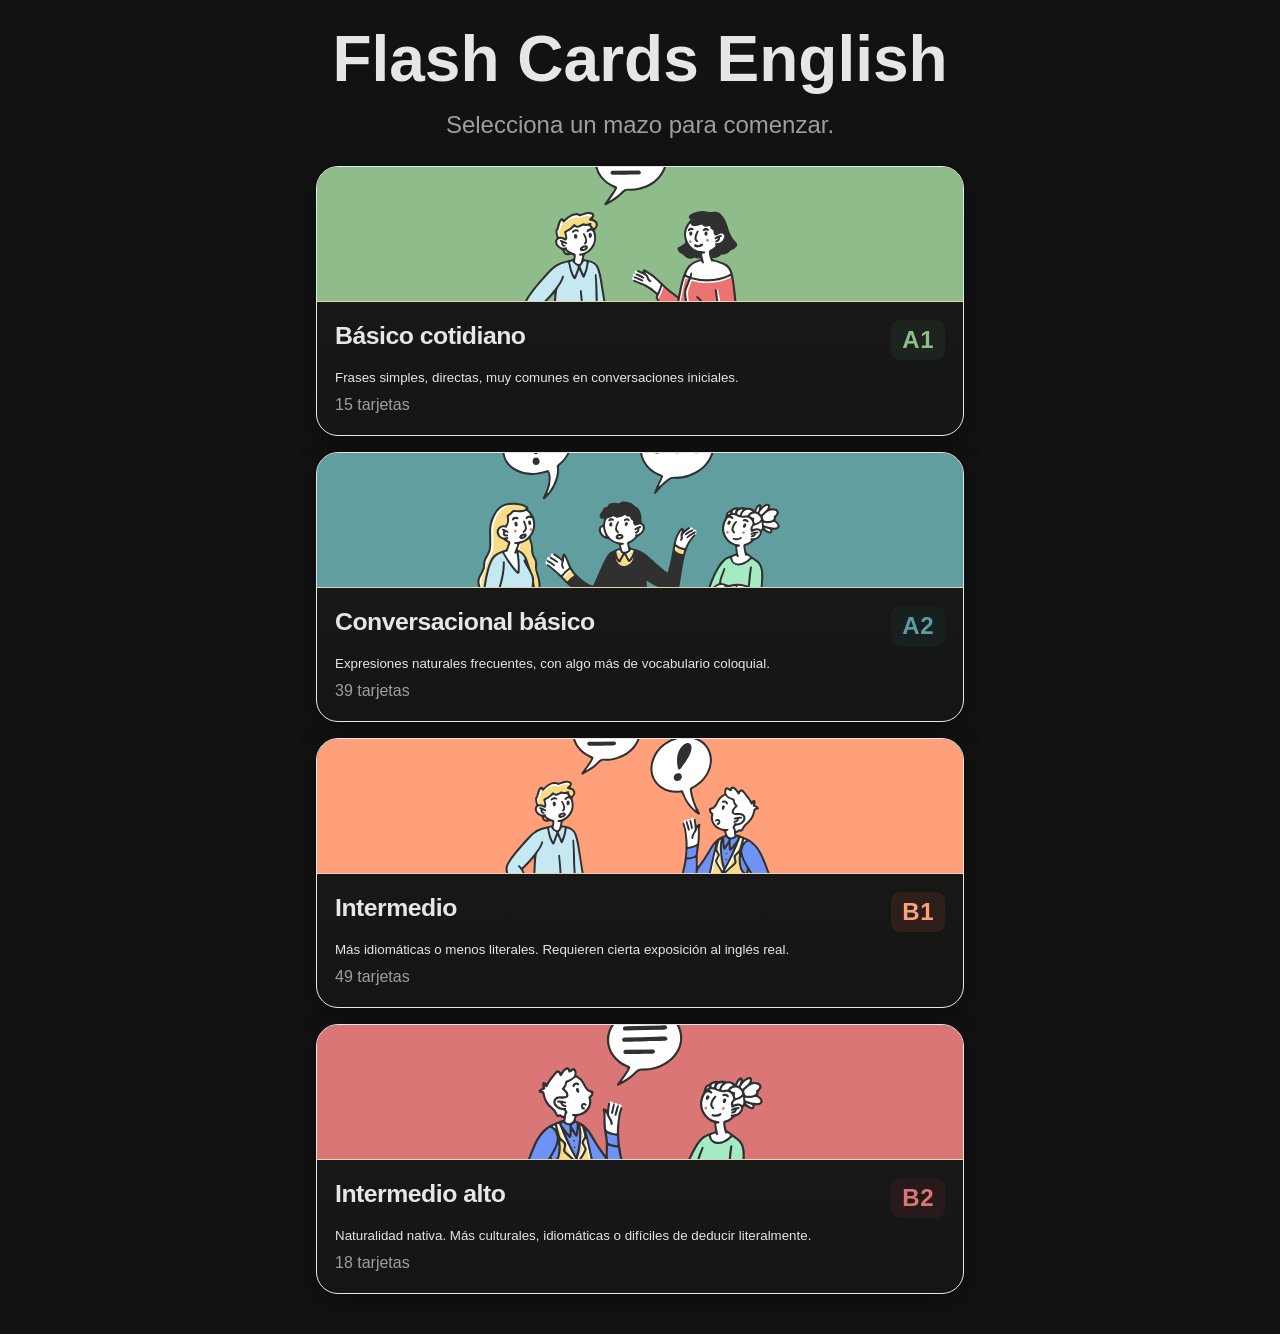
==== index.html @ 8874a141 "Add files via upload" ====
<!DOCTYPE html>
<html lang="es">
<head>
  <meta charset="UTF-8">
  <meta name="viewport" content="width=device-width, initial-scale=1.0">
  <title>Flash Cards English</title>
  <link rel="stylesheet" href="css/styles.css">
</head>

<body>
  <header class="topbar">
    <h1>Flash Cards English</h1>
  </header>

  <main class="container">
    <section class="intro">
      <p>
        Selecciona un mazo para comenzar.
      </p>
    </section>

    <section id="deck-list" class="deck-list">
      <!-- Deck A1 -->
      <a href="deck.html?deck=deck_001" class="deck-card">
          <img src="decks/deck_001/cover.svg"
              alt="deck-cover"
              class="deck-cover">
          <div class="deck-info">
              <div class="deck-header">
                  <h2>Básico cotidiano</h2>
                  <span class="level level-a1">
                      A1
                  </span>
              </div>
              <small>Frases simples, directas, muy comunes en conversaciones iniciales.</small>
              <p>15 tarjetas</p>
          </div>
      </a>

      <!-- Deck A2 -->
      <a href="deck.html?deck=deck_002" class="deck-card">
          <img src="decks/deck_002/cover.svg"
              alt="deck-cover"
              class="deck-cover">
          <div class="deck-info">
              <div class="deck-header">
                  <h2>Conversacional básico</h2>
                  <span class="level level-a2">
                      A2
                  </span>
              </div>
              <small>Expresiones naturales frecuentes, con algo más de vocabulario coloquial.</small>
              <p>39 tarjetas</p>
          </div>
      </a>

      <!-- Deck B1 -->
      <a href="deck.html?deck=deck_003" class="deck-card">
          <img src="decks/deck_003/cover.svg"
              alt="deck-cover"
              class="deck-cover">
          <div class="deck-info">
              <div class="deck-header">
                  <h2>Intermedio</h2>
                  <span class="level level-b1">
                      B1
                  </span>
              </div>
              <small>Más idiomáticas o menos literales. Requieren cierta exposición al inglés real.</small>
              <p>49 tarjetas</p>
          </div>
      </a>

      <!-- Deck B2 -->
      <a href="deck.html?deck=deck_004" class="deck-card">
          <img src="decks/deck_004/cover.svg"
              alt="deck-cover"
              class="deck-cover">
          <div class="deck-info">
              <div class="deck-header">
                  <h2>Intermedio alto</h2>
                  <span class="level level-b2">
                      B2
                  </span>
              </div>
              <small>Naturalidad nativa. Más culturales, idiomáticas o difíciles de deducir literalmente.</small>
              <p>18 tarjetas</p>
          </div>
      </a>
    </section>
  </main>

  <script src="js/app.js"></script>

</body>
</html>
---- css/styles.css ----
/* =========================
   RESET
========================= */

* {
    margin: 0;
    padding: 0;
    box-sizing: border-box;
}


/* =========================
   ROOT
========================= */

:root {

    --bg: #121212;

    --card: #1b1b1b;

    --text: #e6e6e6;

    --muted: #9e9e9e;

    --border: #2c2c2c;

    --accent: #4c8bf5;

    --radius: 18px;
}


/* =========================
   BODY
========================= */

body {

    background: var(--bg);

    color: var(--text);

    font-family: sans-serif;

    min-height: 100dvh;

    -webkit-font-smoothing: antialiased;

    text-rendering: optimizeLegibility;
}


/* =========================
   TOPBAR
========================= */

.topbar {

    padding: 22px 20px 10px;
}

.topbar h1 {

    font-size: 4em;/*2rem*/

    font-weight: 600;

    text-align: center;
}


/* =========================
   CONTAINER
========================= */

.container {

    width: 100%;

    max-width: 680px;

    margin: 0 auto;

    padding: 0 16px 40px;
}


/* =========================
   INTRO
========================= */

.intro {

    margin-bottom: 22px;
}

.intro p {

    color: var(--muted);

    line-height: 1.6;

    font-size: 1.5em;/*1rem*/

    text-align: center;
}


/* =========================
   DECK LIST
========================= */

.deck-list {

    display: flex;

    flex-direction: column;

    gap: 16px;
}


/* =========================
   DECK CARD
========================= */

.deck-card {

    background: linear-gradient(
        180deg,
        #1a1a1a 0%,
        #151515 100%
    );

    border-radius: 22px;

    overflow: hidden;

    border: 1px solid var(--text);/*1px solid var(--border)*/

    display: flex;

    flex-direction: column;

    transition:
        transform 0.18s ease,
        background 0.25s ease,
        border-color 0.25s ease;

    box-shadow:
        0 8px 24px rgba(0,0,0,.35);

    text-decoration: none;

    color: inherit;

}

.deck-card:hover {

    transform: translateY(-2px);

    border-color: var(--text);/*#3a3a3a*/

    background:
        linear-gradient(
            180deg,
            #202020 0%,
            #171717 100%
        );
}

.deck-card:active {

    transform: scale(.985);
}


/* =========================
   COVER
========================= */

.deck-cover {

    width: 100%;

    height: 135px;

    object-fit: cover;

    display: block;

    border-bottom:
        1px solid rgba(255,255,255,.05);

    background: #e7d1aa;

    transition:
        transform .35s ease;

}

.deck-card:hover .deck-cover {

    transform: scale(1.02);
}

/* =========================
   INFO
========================= */

.deck-info {

    padding: 18px;

    display: flex;

    flex-direction: column;

    gap: 10px;
}

.deck-info p {

    color: var(--muted);

    font-size: 1em;/*.96rem*/

    line-height: 1.5;

    margin-top: -2px;
}

/* =========================
   HEADER
========================= */

.deck-header {

    display: flex;

    justify-content: space-between;

    align-items: flex-start;

    gap: 12px;
}

.deck-header h2 {

    color: var(--text);

    font-size: 1.55em;/*1.55rem*/

    line-height: 1.1;

    font-weight: 700;

    letter-spacing: -0.02em;

    margin-top: 2px;
}

/* =========================
   LEVELS
========================= */

.level {

    padding: 6px 11px;

    border-radius: 9px;/*999px*/

    font-size: 1.5em;/*78rem*/

    font-weight: 700;

    letter-spacing: .02em;

    flex-shrink: 0;
}

.level-a1 {

    background: #1D231D; /*rgba(92,184,92,.14)*/

    color: #8fbc8bff;/*#90f5a0*/
}

.level-a2 {

    background: #171F1F; /*rgba(76,139,245,.14)*/

    color: #5f9ea0fd;/*#9bbcff*/
}

.level-b1 {

    background: #2D201A;/*rgba(255,193,7,.14)*/

    color: #FFA07A;/*#ffe083*/
}

.level-b2 {

    background: #281A1A;

    color: #DB7676;
}


/* =========================
   BUTTON
========================= */

.open-btn {

    width: 100%;

    height: 44px;

    border: none;

    border-radius: 14px;

    background:
        linear-gradient(
            180deg,
            #5a92ff 0%,
            #4b82f1 100%
        );

    color: white;

    font-size: .96rem;

    font-weight: 600;

    cursor: pointer;

    transition:
        transform .15s ease,
        opacity .2s ease;
}

.open-btn:hover {

    opacity: .94;
    filter: brightness(1.06);
}

.open-btn:active {

    transform: scale(.98);
}


/* =========================
   MOBILE
========================= */

@media (max-width: 520px) {

    .topbar h1 {

        font-size: 3em;/*2.1rem*/
    }

    .deck-cover {

        height: 145px;
    }

    .deck-header h2 {

        font-size: 2em;/*1.2rem*/
    }

    .deck-info {

        padding: 16px;
    }
}


/* =========================
   STUDY SCREEN
========================= */

.study-screen {

    min-height: 100dvh;

    display: flex;

    flex-direction: column;

    justify-content: center;

    align-items: center;

    gap: 28px;

    padding: 20px;

}


/* =========================
   FLASHCARD
========================= */

.flashcard {

    width: 100%;

    max-width: 420px;

    min-height: 240px;

    background: var(--card);

    border: 1px solid var(--text);

    border-radius: var(--radius);

    padding: 32px;

    display: flex;

    align-items: center;

    justify-content: center;

    text-align: center;

    cursor: pointer;

    transition:
        transform 0.15s ease,
        background 0.2s ease,
        border-color 0.2s ease;
}


.flashcard:active {

    transform: scale(0.985);
}


/* Nivel del mazo: fondos oscuros, bajo brillo (data-level desde deck.js) */

.flashcard[data-level="a1"] {

    background:#8fbc8bff
        /*
        linear-gradient(
            180deg,
            #1a221e 0%,
            #141a17 100%
        );

    border-color: rgba(99, 193, 116, 0.22);
    */

}

.flashcard[data-level="a2"] {

    background:#5f9ea0fd
        /*
        linear-gradient(
            180deg,
            #1a1f28 0%,
            #141820 100%
        );

    border-color: rgba(90, 169, 255, 0.22);
    */
}

.flashcard[data-level="b1"] {

    background:#FFA07A
        /*
        linear-gradient(
            180deg,
            #221f18 0%,
            #1a1812 100%
        );

    border-color: rgba(255, 193, 7, 0.2);
    */
}

.flashcard[data-level="b2"] {

    background: #DB7676
        /*
        linear-gradient(
            180deg,
            #201a22 0%,
            #18141c 100%
        );

    border-color: rgba(217, 140, 255, 0.22);
    */
}

.flashcard[data-level="c1"] {

    background: #1a1614
        /*
        linear-gradient(
            180deg,
            #221c1a 0%,
            #1a1614 100%
        );

    border-color: rgba(232, 120, 100, 0.2);
    */
}

.flashcard[data-level="c2"] {

    background: #13191c
        /*
        linear-gradient(
            180deg,
            #181f22 0%,
            #13191c 100%
        );

    border-color: rgba(78, 205, 196, 0.2);
    */
}


/* =========================
   CARD CONTENT
========================= */

.card-content {

    display: flex;

    flex-direction: column;

    gap: 20px;

    justify-content: flex-start;

    padding-top: 50px;
}


/* =========================
   TEXT
========================= */

.card-text {

    font-size: 2.5em;/*3rem*/

    line-height: 1;/*1.4*/

    color: var(--bg);

    /*font-family: "sans-serif";*/
    font-weight: 600;
    letter-spacing: -0.02em;

}


/* =========================
   HINT
========================= */

.card-hint {

    font-size: 1em;/*0.95rem*/

    /*color: var(--muted);*/
    color: var(--bg);

    /*opacity: 0.5;*/

}


/* =========================
   AUDIO BUTTON
========================= */

.audio-btn {

    width: 98px;/*68px*/

    height: 98px;/*68px*/

    border: none;

    border-radius: 50%;

    /*background: var(--accent);*/

    background: var(--muted);

    /*border-color: 1px solid var(--muted);*/

    color: var(--bg);

    /*font-size: 1.4rem;*/

    cursor: pointer;

    transition:
        transform 0.15s ease,
        opacity 0.2s ease;

    /*box-shadow:
        0 0 20px rgba(76,139,245,0.15);*/

    display: flex;
    align-items: center;
    justify-content: center;

}


.audio-btn:active {

    transform: scale(0.94);/*scablockle(0.94)*/
}


.audio-btn:hover {

    opacity: 0.92;
}

/*icono-speaker*/
.icon-speaker {

    width: 46px;
    height: 46px;
    display: block;
    flex-shrink: 0;

}

/* =========================
   NAVIGATION
========================= */

.navigation {

    display: flex;

    gap: 2px;/*60px*/
}


/* =========================
   NAV BUTTON
========================= */

.nav-btn {

    width: 88px;/*58px*/

    height: 88px;/*58px*/

    /*border: none;*/

    border: 1px solid var(--muted);


    border-radius: 50%;

    background: #222;

    color: var(--muted);

    cursor: pointer;

    display: flex;

    align-items: center;

    justify-content: center;

    transition:
        transform 0.15s ease,
        background 0.2s ease;
}


.icon-arrow {

    display: block;

    width: 64px;

    height: 64px;

    flex-shrink: 0;
}


.icon-arrow--mirror {

    transform: scaleX(-1);
}


.nav-btn:active {

    transform: scale(0.94);
}


.nav-btn:hover {

    background: #2b2b2b;
}

.deck-topbar {

    width: 100%;

    max-width: 420px;

    display: flex;

    justify-content: center;

    align-items: center;

    margin-left: auto;

    margin-right: auto;

    margin-bottom: 2px;

    padding-top: 20px;

    gap: 8px;

}

.deck-topbar-slot {

    text-align: center;

    width: 88px;/*140px*/

    height: 44px;/*50px*/

    border: none;

    border-radius: 10%;

    background: #222;

    padding: 2px;
}

#backBtn {

    color: var(--muted);

    cursor: pointer;

    display: flex;

    align-items: center;

    justify-content: center;

    transition:
        transform 0.15s ease,
        opacity 0.2s ease;

    /*opacity: 0.4;*/

    border: 1px solid var(--muted);

    border-radius: 9px;/*var(--radius)*/
}


#backBtn .icon-arrow {

    width: 46px;

    height: 46px;
}

#backBtn:active {

    transform: scale(0.9);
}


/*=========
CONTADOR
======== */

.contador {

    text-align: center;

    width: 70px;/*140px*/

    height: 70px;/*50px*/

    padding: 2px;
}

#progress {

    color: var(--muted);

    font-size: 1.2em;/*0.95rem*/

    /*opacity: 0.4;*/

    padding-top: 36px;/*12px*/

    /*border: 1px solid var(--muted);*/

    /*border-radius: 8px;var(--radius)*/

    /*margin-top: 20px;*/
}

/* ==================================
Quitar highlight táctil en móviles
=================================== */
* {
    -webkit-tap-highlight-color: transparent;
}

button {
    outline: none;
}

button:focus {
    outline: none;
}

* {
    -webkit-user-select: none;
    user-select: none;
}

/* ===================
Salto de linea en json
==================== */
.card-back {
  white-space: pre-line;
}
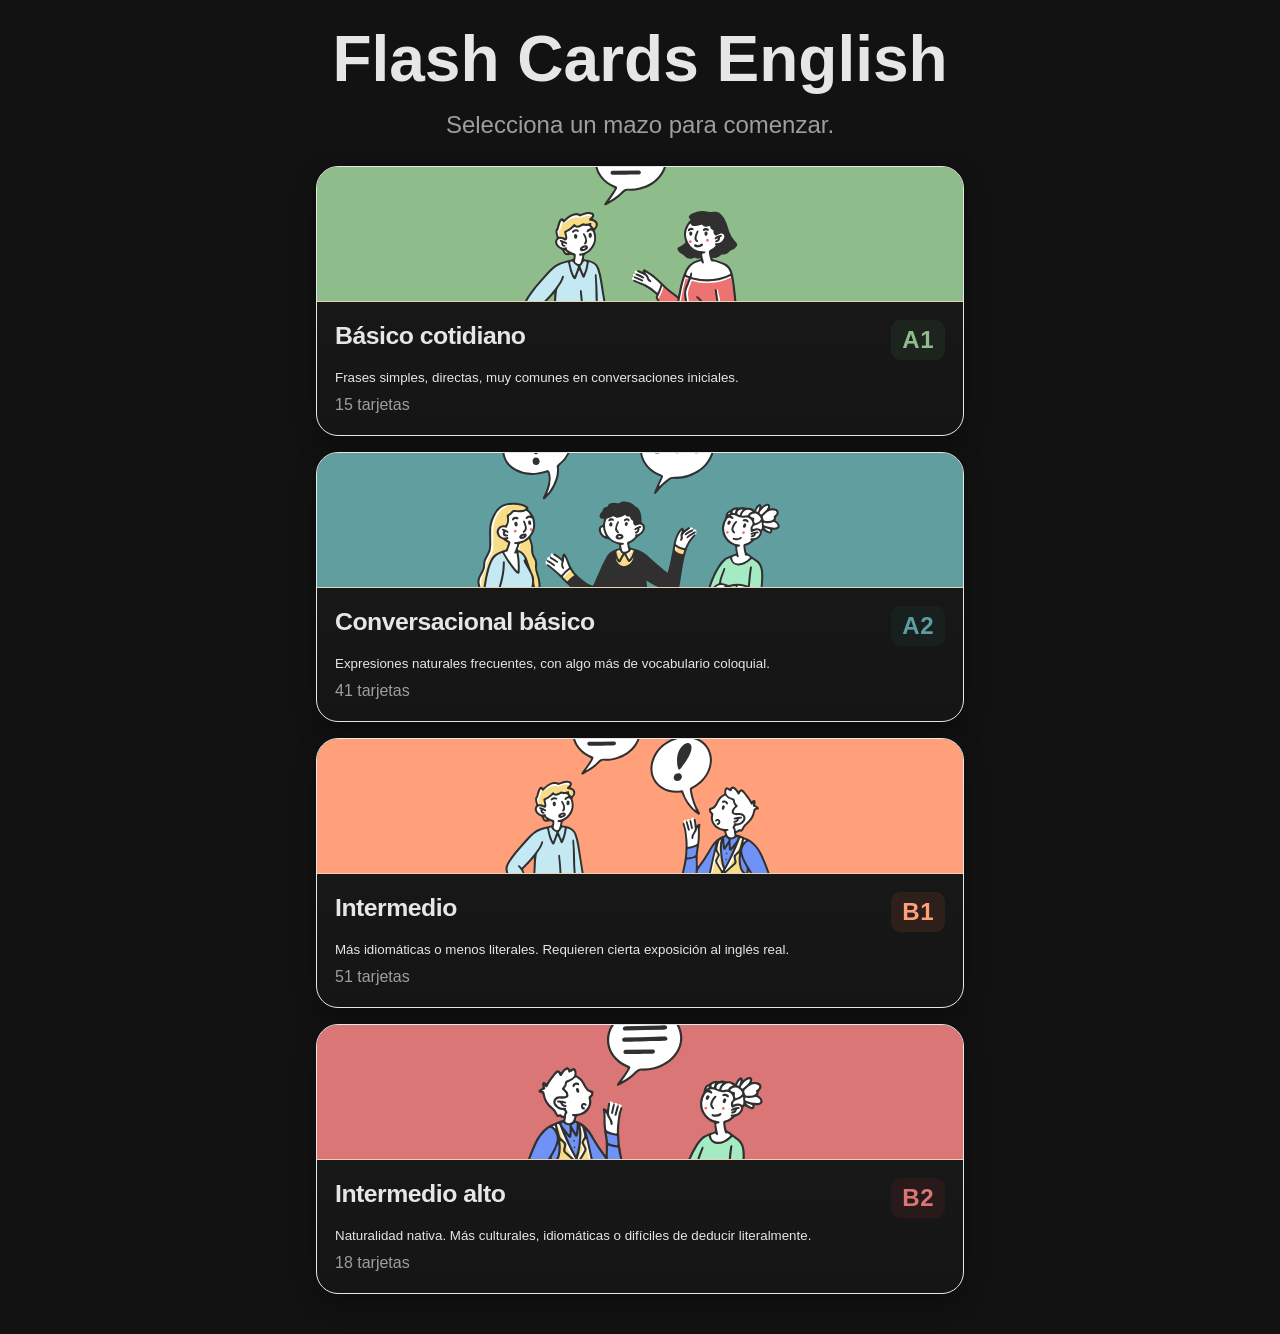
==== commit da0f5e5e: "Add files via upload" ====
--- a/index.html
+++ b/index.html
@@ -5,6 +5,16 @@
   <meta name="viewport" content="width=device-width, initial-scale=1.0">
   <title>Flash Cards English</title>
   <link rel="stylesheet" href="css/styles.css">
+
+  <!--favicon-->
+  <!--
+  <link rel="icon" type="image/png" href="/favicon-96x96.png" sizes="96x96" />
+  <link rel="icon" type="image/svg+xml" href="/favicon.svg" />
+  <link rel="shortcut icon" href="/favicon.ico" />
+  <link rel="apple-touch-icon" sizes="180x180" href="/apple-touch-icon.png" />
+  <meta name="apple-mobile-web-app-title" content="MyWebSite" />
+  <link rel="manifest" href="/site.webmanifest" />
+  -->
 </head>
 
 <body>
@@ -50,7 +60,7 @@
                   </span>
               </div>
               <small>Expresiones naturales frecuentes, con algo más de vocabulario coloquial.</small>
-              <p>39 tarjetas</p>
+              <p>41 tarjetas</p>
           </div>
       </a>
 
@@ -67,7 +77,7 @@
                   </span>
               </div>
               <small>Más idiomáticas o menos literales. Requieren cierta exposición al inglés real.</small>
-              <p>49 tarjetas</p>
+              <p>51 tarjetas</p>
           </div>
       </a>
 
--- a/css/styles.css
+++ b/css/styles.css
@@ -145,7 +145,7 @@
 
     transition:
         transform 0.18s ease,
-        background 0.25s ease,
+        background-color 0.25s ease,/*background*/
         border-color 0.25s ease;
 
     box-shadow:
@@ -400,7 +400,7 @@
 
     align-items: center;
 
-    gap: 28px;
+    gap: 20px;/*28px*/
 
     padding: 20px;
 
@@ -438,15 +438,41 @@
     cursor: pointer;
 
     transition:
-        transform 0.15s ease,
-        background 0.2s ease,
-        border-color 0.2s ease;
+      transform 0.15s ease,
+      background-color 0.2s ease,/*background*/
+      opacity 0.15s ease,
+      border-color 0.2s ease;
 }
 
 
 .flashcard:active {
 
-    transform: scale(0.985);
+  transform: scale(0.985);
+}
+
+/* ==================================
+   Animar tarjeta al clickear flechas
+=================================== */
+/* NEXT */
+.card-next-out {
+    opacity: 0;
+    transform: translateX(-15px);
+}
+
+.card-next-in {
+    opacity: 0;
+    transform: translateX(15px);
+}
+
+/* PREV */
+.card-prev-out {
+    opacity: 0;
+    transform: translateX(15px);
+}
+
+.card-prev-in {
+    opacity: 0;
+    transform: translateX(-15px);
 }
 
 
@@ -572,6 +598,9 @@
     font-weight: 600;
     letter-spacing: -0.02em;
 
+    /*salto de linea en el json*/
+    white-space: pre-line;
+
 }
 
 
@@ -639,7 +668,7 @@
 
 .audio-btn:hover {
 
-    opacity: 0.92;
+    opacity: 0.82;/*0.92*/
 }
 
 /*icono-speaker*/
@@ -695,7 +724,7 @@
 
     transition:
         transform 0.15s ease,
-        background 0.2s ease;
+        background-color 0.2s ease;/*background*/
 }
 
 
@@ -758,7 +787,7 @@
 
     width: 88px;/*140px*/
 
-    height: 44px;/*50px*/
+    height: 50px;/*50px*/
 
     border: none;
 
@@ -792,31 +821,37 @@
     border-radius: 9px;/*var(--radius)*/
 }
 
-
+/*
 #backBtn .icon-arrow {
 
     width: 46px;
 
     height: 46px;
 }
+*/
 
 #backBtn:active {
 
     transform: scale(0.9);
 }
 
+#backBtn:hover {
+
+    opacity: 0.82;
+}
+
 
 /*=========
-CONTADOR
+  CONTADOR
 ======== */
 
 .contador {
 
     text-align: center;
 
-    width: 70px;/*140px*/
-
-    height: 70px;/*50px*/
+    width: 78px;/*140px*/
+
+    height: 88px;/*50px*/
 
     padding: 2px;
 }
@@ -825,21 +860,21 @@
 
     color: var(--muted);
 
-    font-size: 1.2em;/*0.95rem*/
+    font-size: 0.8em;/*0.95rem*/
 
     /*opacity: 0.4;*/
 
-    padding-top: 36px;/*12px*/
+    padding-top: 20px;/*12-36px*/
 
     /*border: 1px solid var(--muted);*/
 
     /*border-radius: 8px;var(--radius)*/
 
-    /*margin-top: 20px;*/
+    /*margin-top: 22px;*/
 }
 
 /* ==================================
-Quitar highlight táctil en móviles
+   Quitar highlight táctil en móviles
 =================================== */
 * {
     -webkit-tap-highlight-color: transparent;
@@ -858,9 +893,232 @@
     user-select: none;
 }
 
-/* ===================
-Salto de linea en json
-==================== */
+/* ======================
+   Salto de linea en json
+=======================
 .card-back {
   white-space: pre-line;
 }
+*/
+
+/* ================================
+   Botones para clasificar tarjetas
+================================= */
+.review-buttons {
+  display: flex;
+  gap: 12px;
+  justify-content: center;
+  /*margin-top: 20px;*/
+}
+
+.review-buttons button {
+  border: 1px solid var(--muted);/*none*/
+  padding: 12px 18px;
+  border-radius: 9px;/*12px*/
+  cursor: pointer;
+  color: var(--muted);
+  transition:
+    transform 0.15s ease,
+    opacity 0.2s ease;
+}
+
+.good {
+  background: #222;/*#28c76f*/
+
+}
+
+.bad {
+  background: #222;/*#ea5455*/
+}
+
+/*
+.review-buttons:hover {
+  transform: scale(1.08);
+}
+*/
+
+.good:active {
+  transform: scale(0.94);
+  background: green;/*#28c76f*/
+  color: white;/*#222*/
+  border: 1px solid white;
+}
+
+/*despues de pulsar*/
+.button-good-active {
+    background-color: green;
+    color: white;
+    border: 1px solid white;
+}
+
+.bad:active {
+  transform: scale(0.94);
+  background: red;/*#ea5455*/
+  color: white;/*#222*/
+  border: 1px solid white;
+}
+
+/*despues de pulsar*/
+.button-bad-active {
+    background-color: red;
+    color: white;
+    border: 1px solid white;
+}
+
+.good:hover {
+  opacity: 0.82;
+}
+
+.bad:hover {
+  opacity: 0.82;
+}
+
+/*POP-UP RESULTADOS*/
+.popup {
+
+  position: fixed;
+
+  top: 0;
+  left: 0;
+
+  width: 100%;
+  height: 100%;
+
+  background: rgba(0, 0, 0, 0.7);
+
+  display: flex;
+
+  justify-content: center;
+  align-items: center;
+
+  z-index: 999;
+}
+
+
+.hidden {
+  display: none;
+}
+
+
+.popup-content {
+
+  background: #1e1e1e;
+
+  padding: 30px;
+
+  border-radius: 12px;/*12px*/
+
+  text-align: center;
+
+  min-width: 150px;/*300px*/
+}
+
+.results {
+
+  margin-top: 20px;
+  margin-bottom: 20px;
+}
+
+.good-result {
+
+  color: #4caf50;
+
+  font-size: 2.5em;/*24px*/
+
+  font-weight: bold;
+}
+
+.bad-result {
+
+  color: #f44336;
+
+  font-size: 2.5em;/*24px*/
+
+  font-weight: bold;
+}
+
+/*boton REINICIAR MAZO en POP-UP*/
+#restart-btn {
+
+  margin-top: 30px;/*15px*/
+
+  padding: 10px 20px;
+
+  border: none;
+
+  border-radius: 6px;/*8px*/
+
+  cursor: pointer;
+
+  font-size: 1em;/*16px*/
+
+  display: flex;
+
+  align-items: center;
+
+  gap: 8px;
+
+  transition:
+    transform 0.15s ease,
+    opacity 0.2s ease;
+
+}
+
+#restart-btn:active {
+
+    transform: scale(0.9);
+
+}
+
+#restart-btn:hover {
+
+    opacity: 0.82;
+}
+
+/*boton "BACK TO DECKS" en POP-UP*/
+#back-decks-btn {
+
+  margin-top: 30px;/*15px*/
+
+  padding: 10px 20px;
+
+  border: none;
+
+  border-radius: 6px;/*8px*/
+
+  cursor: pointer;
+
+  font-size: 1em;/*16px*/
+
+  align-items: center;
+
+  display: flex;
+
+  gap: 8px;
+
+  transition:
+    transform 0.15s ease,
+    opacity 0.2s ease;
+
+}
+
+#back-decks-btn:active {
+
+    transform: scale(0.9);
+
+}
+
+#back-decks-btn:hover {
+
+    opacity: 0.82;
+}
+
+/*BOTONES "BACK" y "RESTART" uno debajo del otro*/
+.popup-content button {
+
+  display: block;
+
+  width: 100%;
+
+  margin-top: 10px;
+}
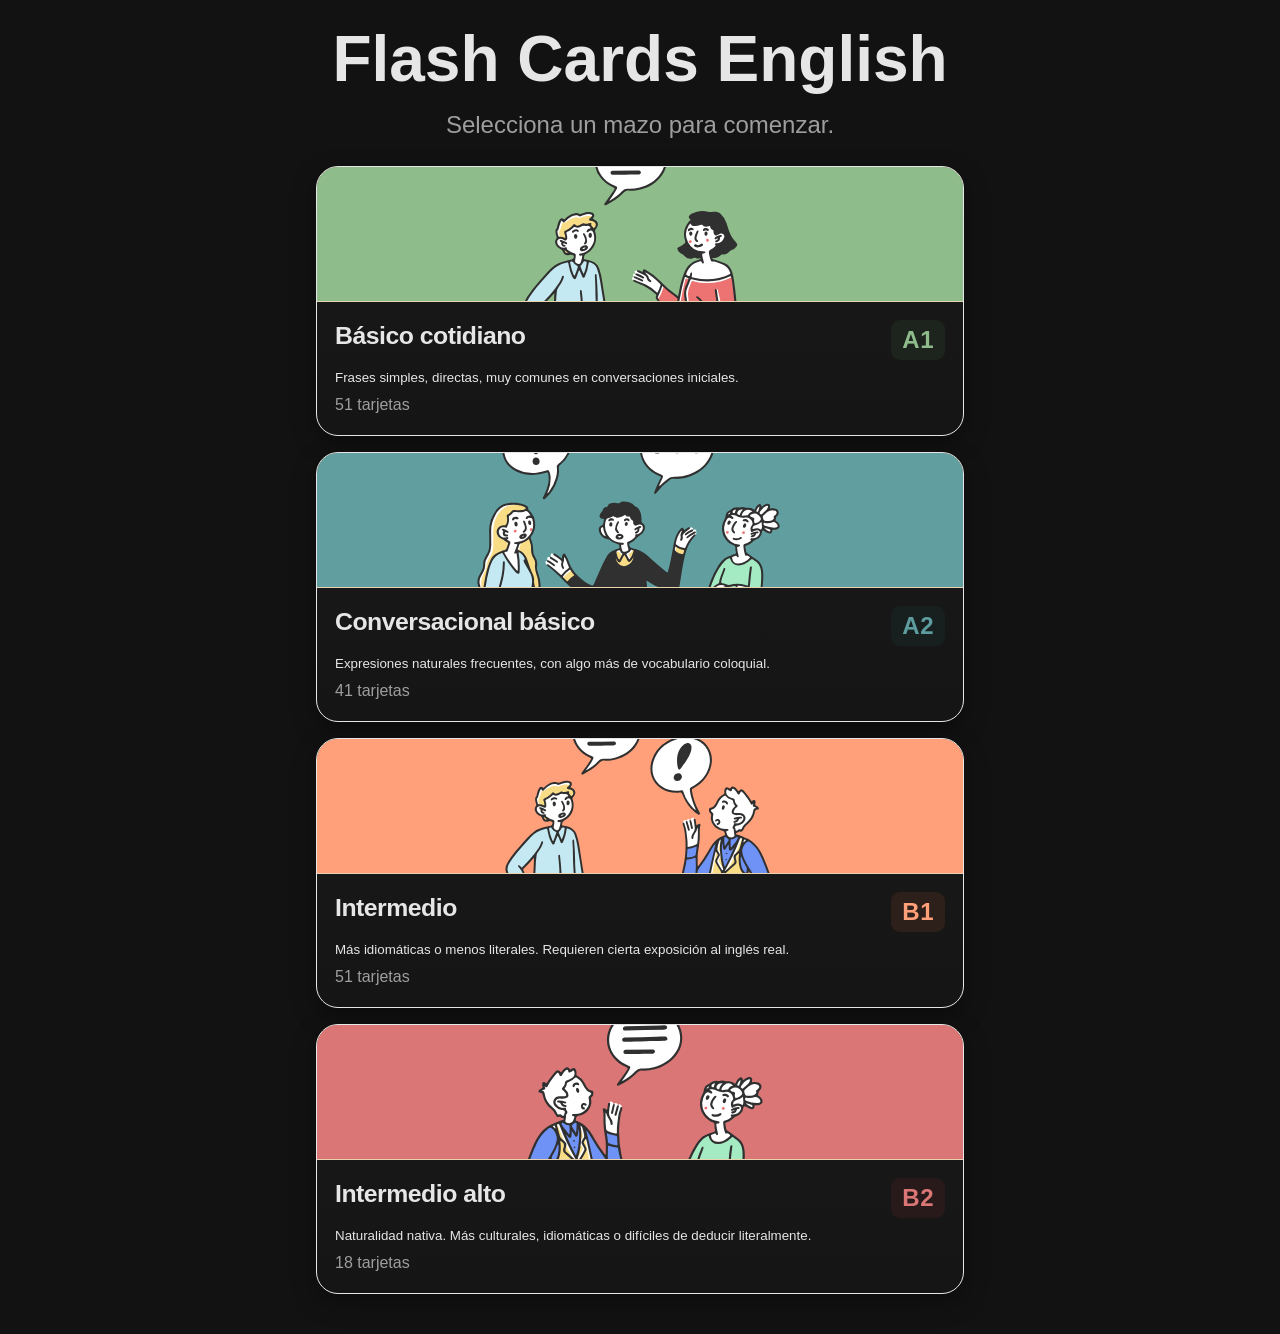
==== commit be3b9e90: "Add files via upload" ====
--- a/index.html
+++ b/index.html
@@ -43,7 +43,7 @@
                   </span>
               </div>
               <small>Frases simples, directas, muy comunes en conversaciones iniciales.</small>
-              <p>15 tarjetas</p>
+              <p>51 tarjetas</p>
           </div>
       </a>
 
--- a/css/styles.css
+++ b/css/styles.css
@@ -916,7 +916,7 @@
   padding: 12px 18px;
   border-radius: 9px;/*12px*/
   cursor: pointer;
-  color: var(--muted);
+  /*color: var(--muted);*/
   transition:
     transform 0.15s ease,
     opacity 0.2s ease;
@@ -924,11 +924,12 @@
 
 .good {
   background: #222;/*#28c76f*/
-
+  color: var(--muted);
 }
 
 .bad {
   background: #222;/*#ea5455*/
+  color: var(--muted);
 }
 
 /*
@@ -1058,6 +1059,8 @@
 
   gap: 8px;
 
+  color: #1e1e1e;
+
   transition:
     transform 0.15s ease,
     opacity 0.2s ease;
@@ -1096,6 +1099,8 @@
 
   gap: 8px;
 
+  color: #1e1e1e;
+
   transition:
     transform 0.15s ease,
     opacity 0.2s ease;
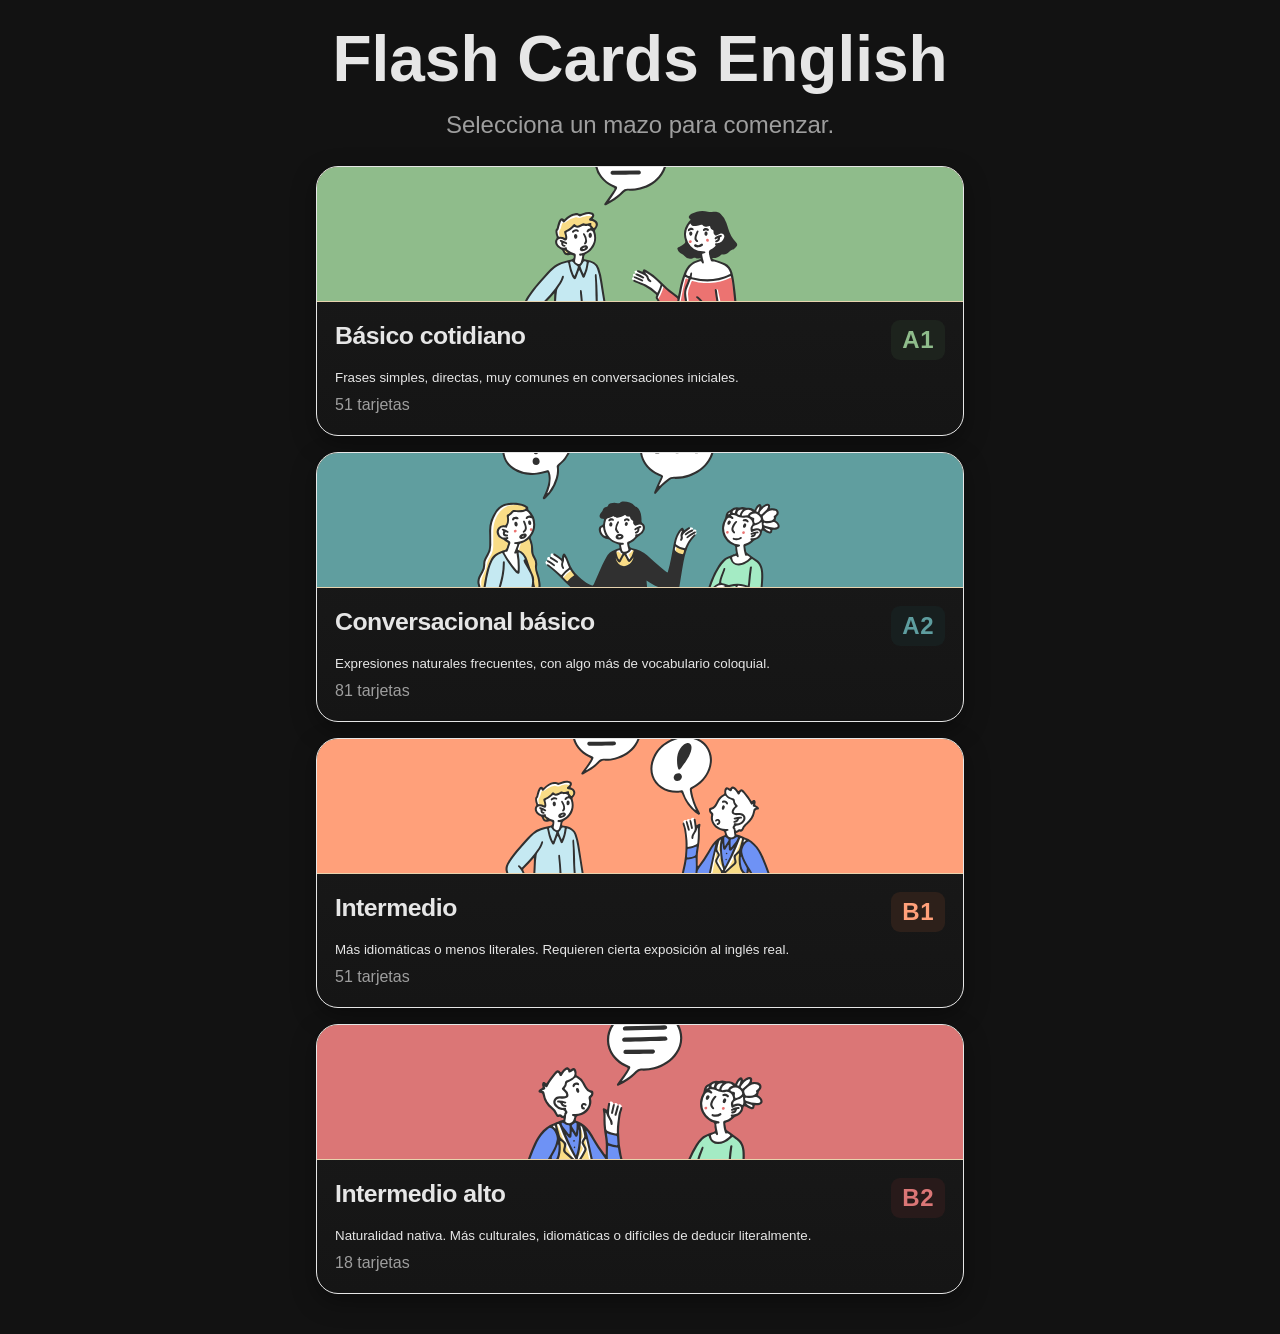
==== commit 40940f8c: "Add files via upload" ====
--- a/index.html
+++ b/index.html
@@ -60,7 +60,7 @@
                   </span>
               </div>
               <small>Expresiones naturales frecuentes, con algo más de vocabulario coloquial.</small>
-              <p>41 tarjetas</p>
+              <p>81 tarjetas</p>
           </div>
       </a>
 
--- a/css/styles.css
+++ b/css/styles.css
@@ -689,7 +689,7 @@
 
     display: flex;
 
-    gap: 2px;/*60px*/
+    gap: 4px;/*60px*/
 }
 
 
@@ -860,11 +860,13 @@
 
     color: var(--muted);
 
-    font-size: 0.8em;/*0.95rem*/
+    font-size: 0.9em;/*0.95rem | 0.8em*/
+
+    line-height: 1.3;
 
     /*opacity: 0.4;*/
 
-    padding-top: 20px;/*12-36px*/
+    padding-top: 28px;/*12-36px*/
 
     /*border: 1px solid var(--muted);*/
 
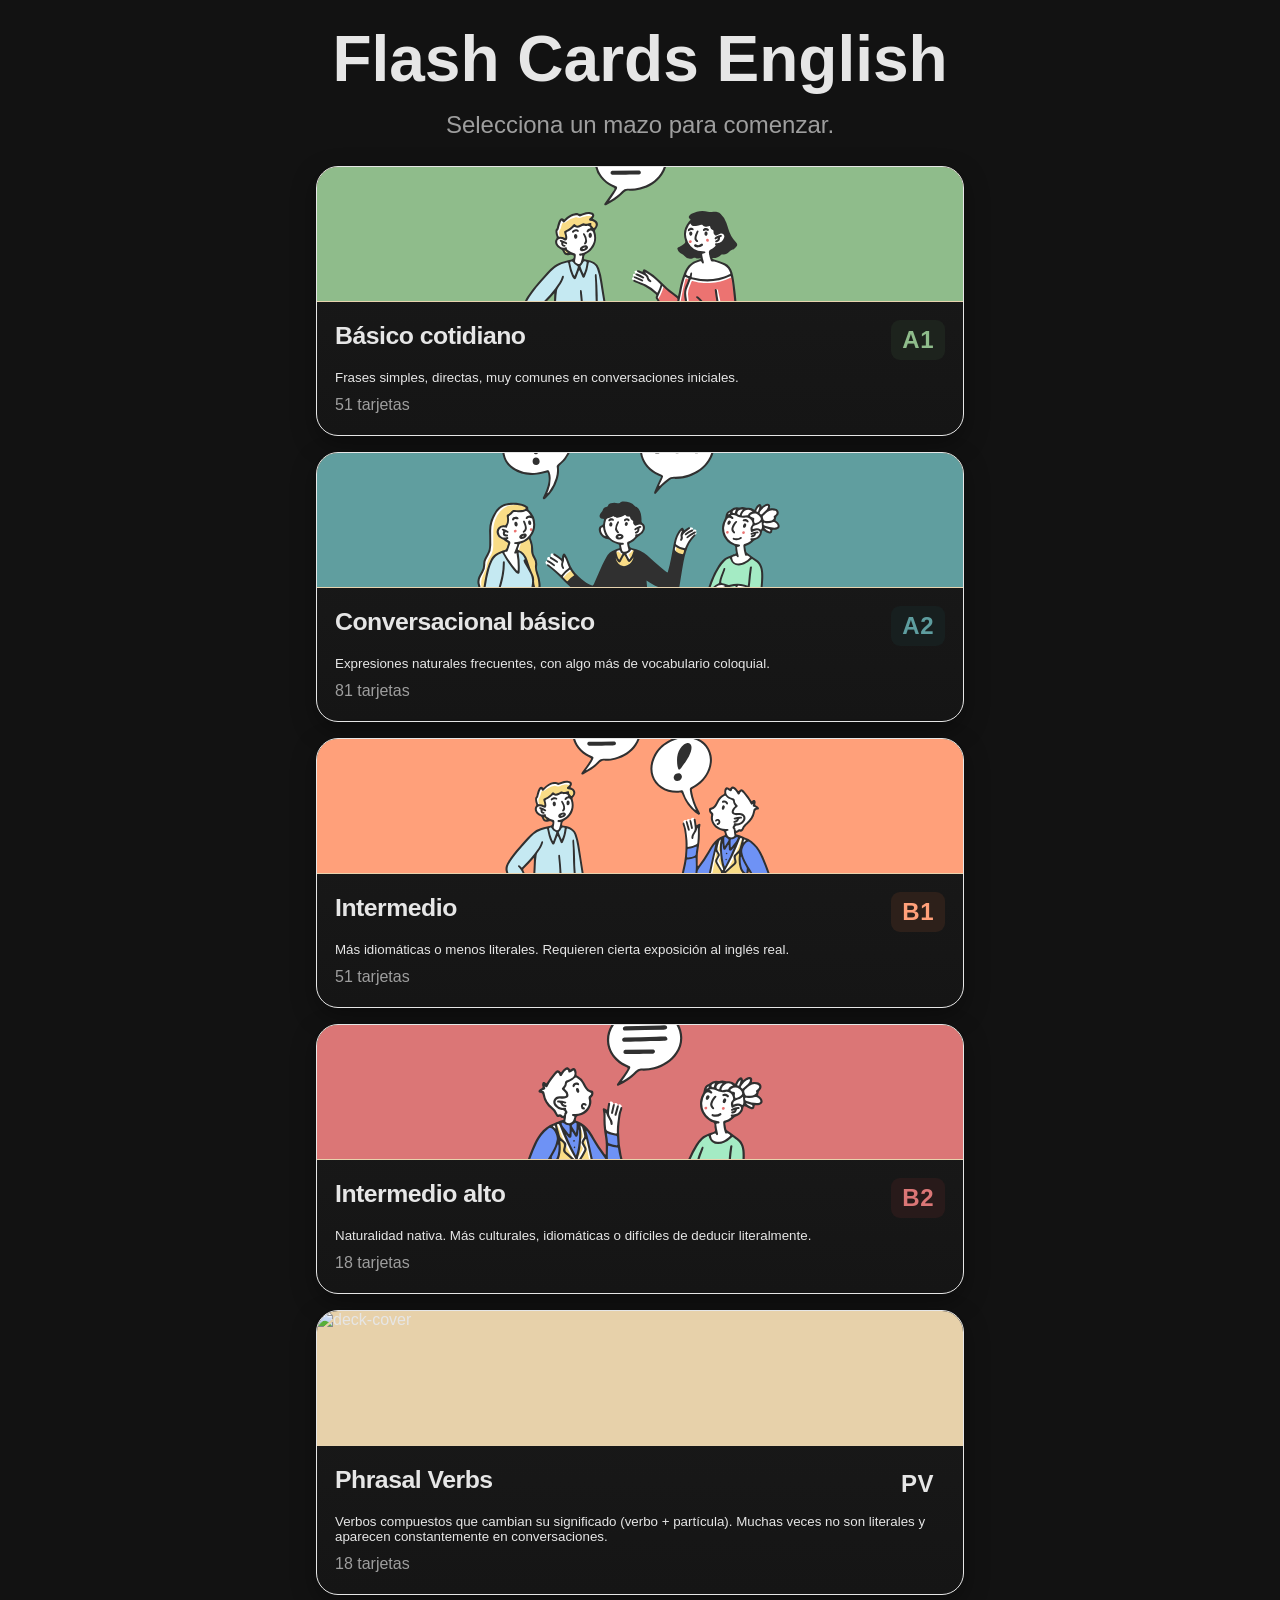
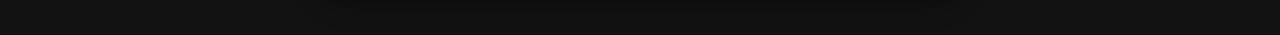
==== commit 40b16c32: "Add files via upload" ====
--- a/index.html
+++ b/index.html
@@ -31,8 +31,8 @@
 
     <section id="deck-list" class="deck-list">
       <!-- Deck A1 -->
-      <a href="deck.html?deck=deck_001" class="deck-card">
-          <img src="decks/deck_001/cover.svg"
+      <a href="deck.html?deck=deck_001_A1" class="deck-card">
+          <img src="decks/deck_001_A1/cover.svg"
               alt="deck-cover"
               class="deck-cover">
           <div class="deck-info">
@@ -48,8 +48,8 @@
       </a>
 
       <!-- Deck A2 -->
-      <a href="deck.html?deck=deck_002" class="deck-card">
-          <img src="decks/deck_002/cover.svg"
+      <a href="deck.html?deck=deck_002_A2" class="deck-card">
+          <img src="decks/deck_002_A2/cover.svg"
               alt="deck-cover"
               class="deck-cover">
           <div class="deck-info">
@@ -65,8 +65,8 @@
       </a>
 
       <!-- Deck B1 -->
-      <a href="deck.html?deck=deck_003" class="deck-card">
-          <img src="decks/deck_003/cover.svg"
+      <a href="deck.html?deck=deck_003_B1" class="deck-card">
+          <img src="decks/deck_003_B1/cover.svg"
               alt="deck-cover"
               class="deck-cover">
           <div class="deck-info">
@@ -82,8 +82,8 @@
       </a>
 
       <!-- Deck B2 -->
-      <a href="deck.html?deck=deck_004" class="deck-card">
-          <img src="decks/deck_004/cover.svg"
+      <a href="deck.html?deck=deck_004_B2" class="deck-card">
+          <img src="decks/deck_004_B2/cover.svg"
               alt="deck-cover"
               class="deck-cover">
           <div class="deck-info">
@@ -97,6 +97,23 @@
               <p>18 tarjetas</p>
           </div>
       </a>
+
+      <!--Phrasal Verbs-->
+      <a href="deck.html?deck=deck_005_PV" class="deck-card">
+          <img src="decks/deck_005_PV/cover.svg"
+              alt="deck-cover"
+              class="deck-cover">
+          <div class="deck-info">
+              <div class="deck-header">
+                  <h2>Phrasal Verbs</h2>
+                  <span class="level level-pv">
+                      PV
+                  </span>
+              </div>
+              <small>Verbos compuestos que cambian su significado (verbo + partícula). Muchas veces no son literales y aparecen constantemente en conversaciones.</small>
+              <p>18 tarjetas</p>
+          </div>
+      </a>
     </section>
   </main>
 
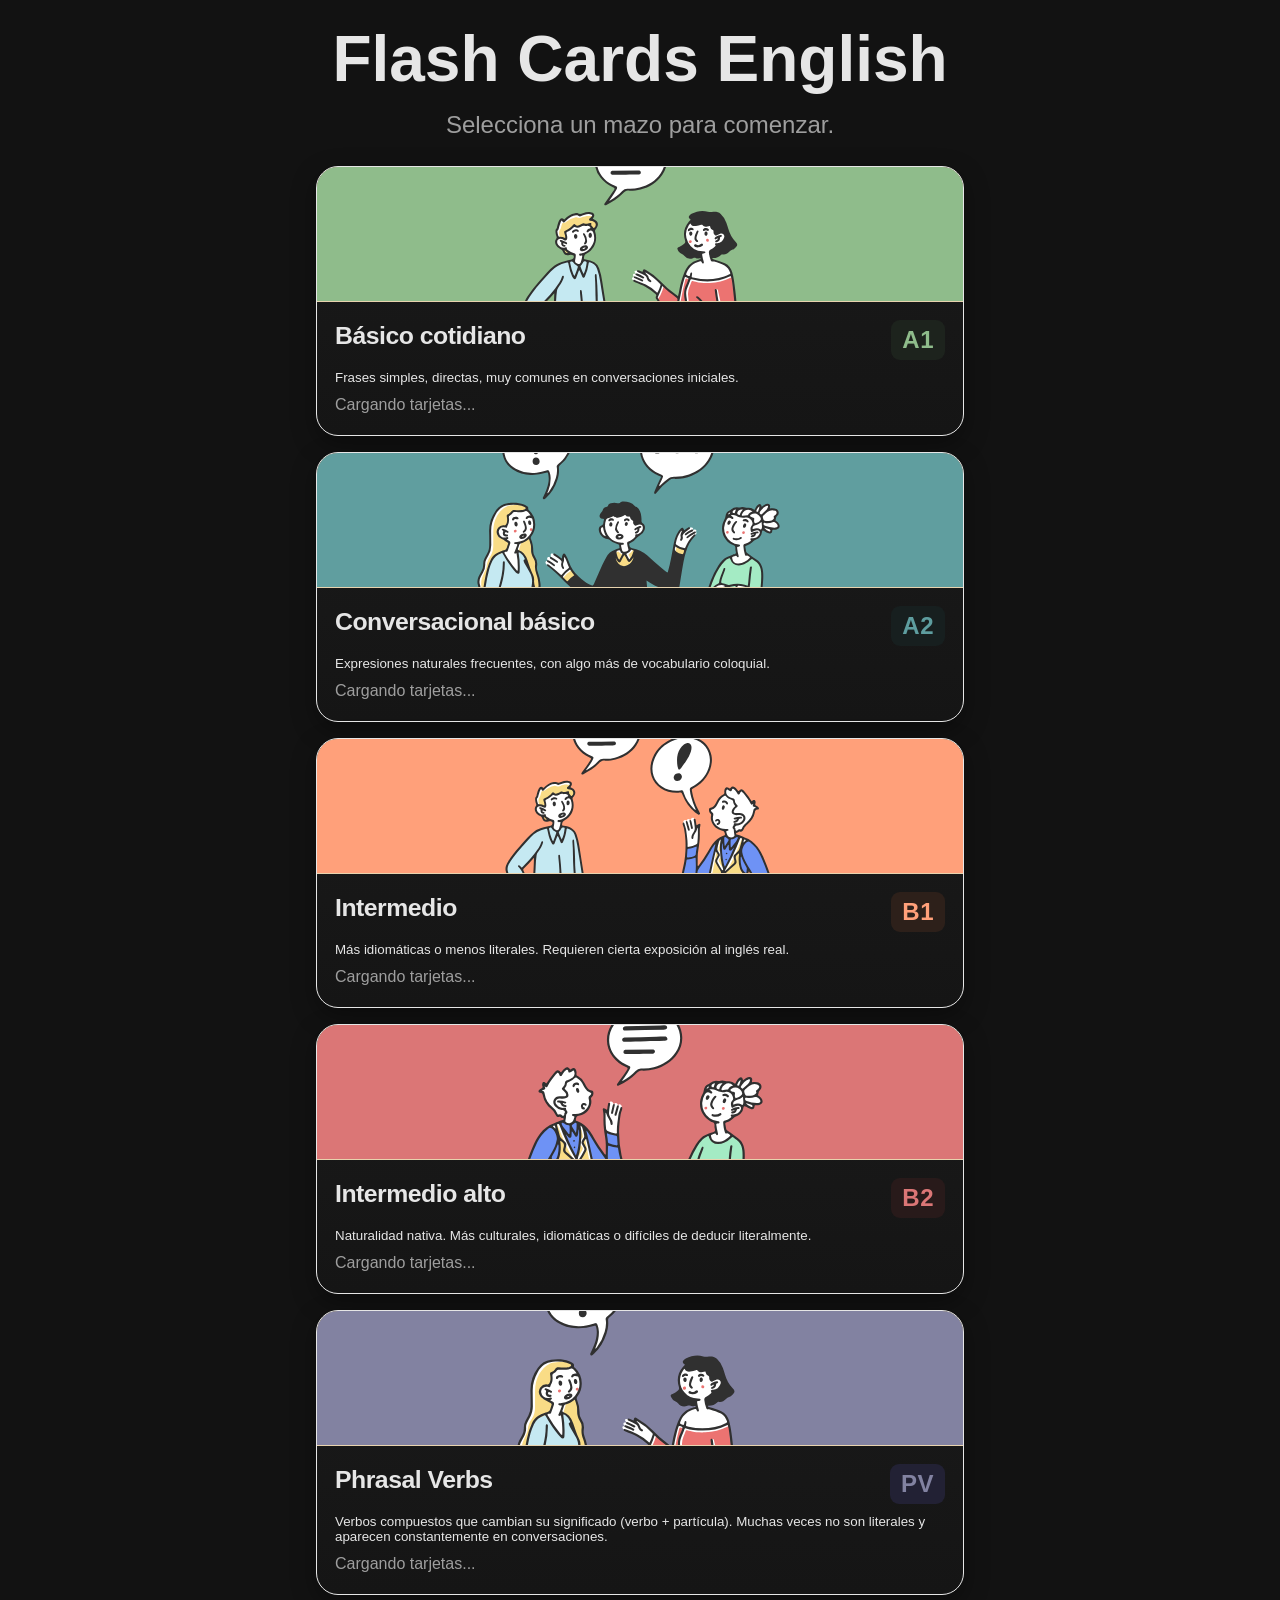
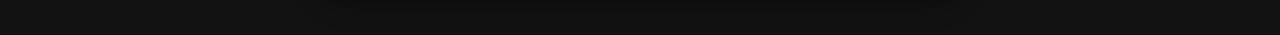
==== commit 6165a574: "Add files via upload" ====
--- a/index.html
+++ b/index.html
@@ -31,7 +31,7 @@
 
     <section id="deck-list" class="deck-list">
       <!-- Deck A1 -->
-      <a href="deck.html?deck=deck_001_A1" class="deck-card">
+      <a href="deck.html?deck=deck_001_A1" class="deck-card" data-deck="deck_001_A1">
           <img src="decks/deck_001_A1/cover.svg"
               alt="deck-cover"
               class="deck-cover">
@@ -43,12 +43,12 @@
                   </span>
               </div>
               <small>Frases simples, directas, muy comunes en conversaciones iniciales.</small>
-              <p>51 tarjetas</p>
+              <p class="card-count">Cargando tarjetas...</p>
           </div>
       </a>
 
       <!-- Deck A2 -->
-      <a href="deck.html?deck=deck_002_A2" class="deck-card">
+      <a href="deck.html?deck=deck_002_A2" class="deck-card" data-deck="deck_002_A2">
           <img src="decks/deck_002_A2/cover.svg"
               alt="deck-cover"
               class="deck-cover">
@@ -60,12 +60,12 @@
                   </span>
               </div>
               <small>Expresiones naturales frecuentes, con algo más de vocabulario coloquial.</small>
-              <p>81 tarjetas</p>
+              <p class="card-count">Cargando tarjetas...</p>
           </div>
       </a>
 
       <!-- Deck B1 -->
-      <a href="deck.html?deck=deck_003_B1" class="deck-card">
+      <a href="deck.html?deck=deck_003_B1" class="deck-card" data-deck="deck_003_B1">
           <img src="decks/deck_003_B1/cover.svg"
               alt="deck-cover"
               class="deck-cover">
@@ -77,12 +77,12 @@
                   </span>
               </div>
               <small>Más idiomáticas o menos literales. Requieren cierta exposición al inglés real.</small>
-              <p>51 tarjetas</p>
+              <p class="card-count">Cargando tarjetas...</p>
           </div>
       </a>
 
       <!-- Deck B2 -->
-      <a href="deck.html?deck=deck_004_B2" class="deck-card">
+      <a href="deck.html?deck=deck_004_B2" class="deck-card" data-deck="deck_004_B2">
           <img src="decks/deck_004_B2/cover.svg"
               alt="deck-cover"
               class="deck-cover">
@@ -94,12 +94,12 @@
                   </span>
               </div>
               <small>Naturalidad nativa. Más culturales, idiomáticas o difíciles de deducir literalmente.</small>
-              <p>18 tarjetas</p>
+              <p class="card-count">Cargando tarjetas...</p>
           </div>
       </a>
 
       <!--Phrasal Verbs-->
-      <a href="deck.html?deck=deck_005_PV" class="deck-card">
+      <a href="deck.html?deck=deck_005_PV" class="deck-card" data-deck="deck_005_PV">
           <img src="decks/deck_005_PV/cover.svg"
               alt="deck-cover"
               class="deck-cover">
@@ -111,7 +111,7 @@
                   </span>
               </div>
               <small>Verbos compuestos que cambian su significado (verbo + partícula). Muchas veces no son literales y aparecen constantemente en conversaciones.</small>
-              <p>18 tarjetas</p>
+              <p class="card-count">Cargando tarjetas...</p>
           </div>
       </a>
     </section>
--- a/css/styles.css
+++ b/css/styles.css
@@ -307,6 +307,13 @@
     background: #281A1A;
 
     color: #DB7676;
+}
+
+.level-pv {
+
+    background: #222134;
+
+    color: #8282a1;
 }
 
 
@@ -563,6 +570,12 @@
     */
 }
 
+.flashcard[data-level="pv"] {
+
+    background: #8282a1
+
+}
+
 
 /* =========================
    CARD CONTENT
@@ -600,6 +613,43 @@
 
     /*salto de linea en el json*/
     white-space: pre-line;
+
+}
+
+
+/* ========
+   EXAMPLE
+==========*/
+.card-example {
+
+    display: none;
+    margin-top: 0em;/*1rem*/
+    font-size: 1.2em;
+    font-style: normal;
+    line-height: 1.4;/*1.4*/
+    /*opacity: 1.0;*/
+    color: var(--bg);
+    text-align: left;
+
+}
+
+/*Separar ejemplos*/
+.example-block {
+    margin-bottom: 1em;
+    background-color: #e6e6e6d5;
+    border-radius: 6px;
+    padding: 0.5em;
+}
+
+/* =====================
+   Highlight en el texto
+====================== */
+.highlight {
+
+    border-bottom: 1px solid var(--bg);
+    font-weight: 600;
+    /*background-color: rgb(177, 211, 177);*/
+    font-style: normal;
 
 }
 
